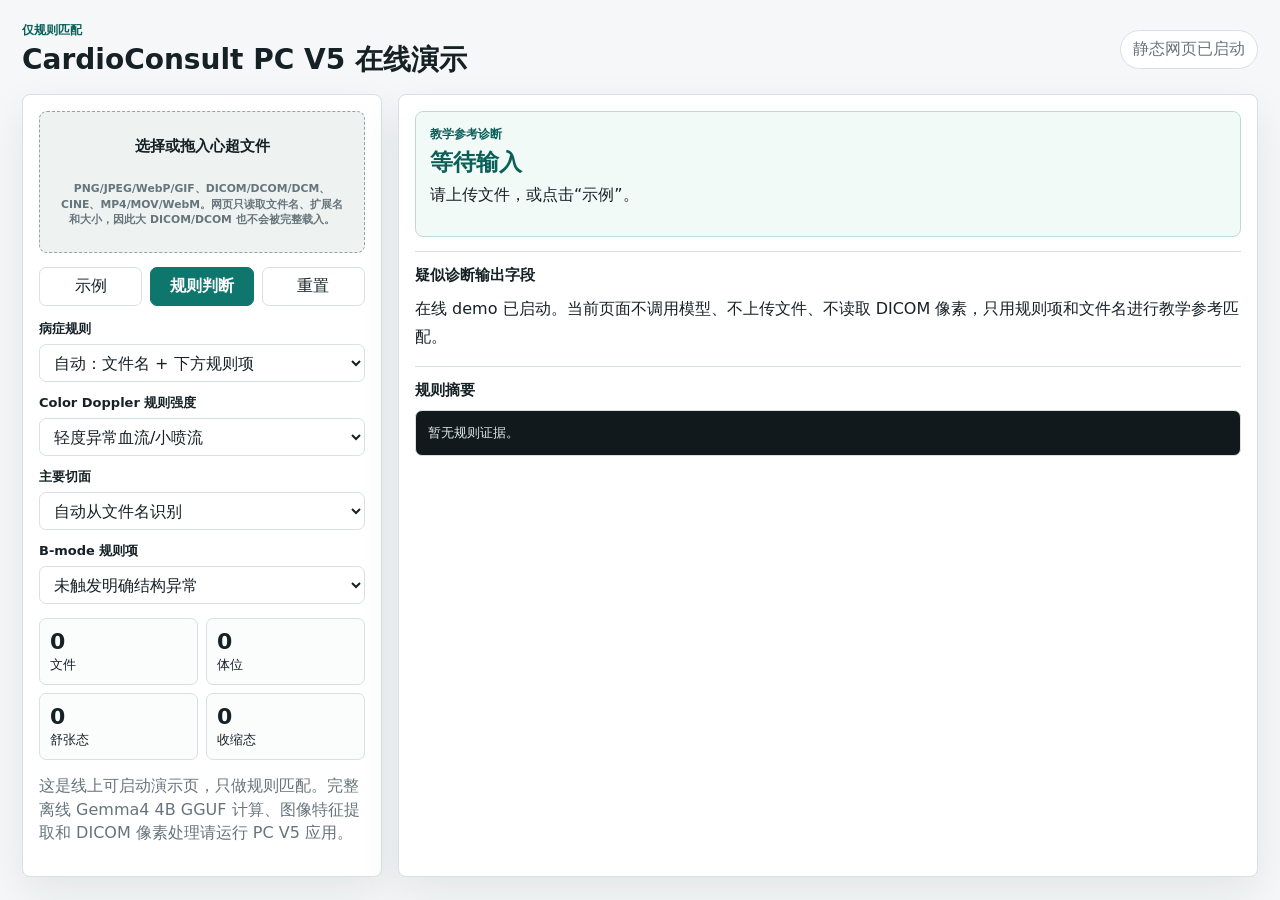
==== index.html @ b5cd67c8 "Publish online rule demo" ====
<!doctype html>
<html lang="zh-CN">
  <head>
    <meta charset="utf-8" />
    <meta name="viewport" content="width=device-width, initial-scale=1" />
    <title>CardioConsult PC V5 规则演示</title>
    <style>
      :root {
        color-scheme: light;
        --bg: #f5f7f8;
        --ink: #162126;
        --muted: #66747c;
        --line: #d8e0e4;
        --panel: #ffffff;
        --soft: #eef3f2;
        --accent: #0f766e;
        --accent-dark: #0b5f59;
        --danger: #9f2f1f;
        --blue: #2454a6;
        --shadow: 0 16px 42px rgba(22, 33, 38, 0.08);
      }

      * {
        box-sizing: border-box;
      }

      body {
        margin: 0;
        min-height: 100vh;
        background: var(--bg);
        color: var(--ink);
        font-family: Inter, ui-sans-serif, system-ui, -apple-system, BlinkMacSystemFont, "Segoe UI", "Microsoft YaHei", sans-serif;
      }

      button,
      input,
      select {
        font: inherit;
      }

      .shell {
        min-height: 100vh;
        padding: 22px;
      }

      .topbar {
        display: flex;
        align-items: center;
        justify-content: space-between;
        gap: 16px;
        max-width: 1280px;
        margin: 0 auto 18px;
      }

      .eyebrow {
        margin: 0 0 5px;
        color: var(--accent-dark);
        font-size: 12px;
        font-weight: 800;
        letter-spacing: 0;
        text-transform: uppercase;
      }

      h1,
      h2,
      h3,
      p {
        margin-top: 0;
      }

      h1 {
        margin-bottom: 0;
        font-size: 28px;
        line-height: 1.16;
      }

      h2 {
        margin-bottom: 8px;
        font-size: 23px;
        line-height: 1.25;
      }

      h3 {
        margin-bottom: 10px;
        font-size: 15px;
      }

      .status {
        border: 1px solid var(--line);
        border-radius: 999px;
        background: var(--panel);
        color: var(--muted);
        padding: 8px 12px;
        white-space: nowrap;
      }

      .grid {
        display: grid;
        grid-template-columns: minmax(280px, 360px) minmax(420px, 1fr);
        gap: 16px;
        max-width: 1280px;
        margin: 0 auto;
      }

      .panel {
        background: var(--panel);
        border: 1px solid var(--line);
        border-radius: 8px;
        box-shadow: var(--shadow);
      }

      .controls {
        padding: 16px;
      }

      .drop {
        display: grid;
        place-items: center;
        gap: 8px;
        min-height: 142px;
        border: 1px dashed #93a4ad;
        border-radius: 8px;
        background: var(--soft);
        text-align: center;
        cursor: pointer;
        padding: 16px;
      }

      .drop.dragging {
        border-color: var(--accent);
        background: #dff2ef;
      }

      .drop strong {
        font-size: 15px;
      }

      .drop small,
      .hint,
      .meta {
        color: var(--muted);
        line-height: 1.45;
      }

      #fileInput {
        display: none;
      }

      .button-row {
        display: grid;
        grid-template-columns: 1fr 1fr 1fr;
        gap: 8px;
        margin: 14px 0;
      }

      button {
        min-height: 39px;
        border: 1px solid var(--line);
        border-radius: 7px;
        background: #fff;
        color: var(--ink);
        cursor: pointer;
      }

      button.primary {
        border-color: var(--accent);
        background: var(--accent);
        color: #fff;
        font-weight: 800;
      }

      button:hover {
        border-color: var(--accent-dark);
      }

      .field {
        display: grid;
        gap: 6px;
        margin-bottom: 12px;
      }

      label {
        font-size: 13px;
        font-weight: 800;
      }

      select {
        width: 100%;
        min-height: 38px;
        border: 1px solid var(--line);
        border-radius: 7px;
        background: #fff;
        color: var(--ink);
        padding: 0 10px;
      }

      .metrics {
        display: grid;
        grid-template-columns: repeat(2, 1fr);
        gap: 8px;
        margin: 14px 0;
      }

      .metric {
        border: 1px solid var(--line);
        border-radius: 7px;
        background: #fbfcfc;
        padding: 10px;
      }

      .metric span {
        display: block;
        font-size: 22px;
        font-weight: 900;
      }

      .file-list {
        display: grid;
        gap: 8px;
        max-height: 280px;
        overflow: auto;
      }

      .file-row {
        border: 1px solid var(--line);
        border-radius: 7px;
        background: #fff;
        padding: 9px 10px;
      }

      .file-row strong {
        display: block;
        overflow-wrap: anywhere;
        font-size: 13px;
      }

      .output {
        padding: 16px;
        min-height: 650px;
      }

      .diagnosis {
        border: 1px solid #bddbd6;
        border-radius: 8px;
        background: #f2faf8;
        padding: 14px;
        margin-bottom: 14px;
      }

      .diagnosis h2 {
        color: var(--accent-dark);
      }

      .report-section {
        border-top: 1px solid var(--line);
        padding-top: 14px;
        margin-top: 14px;
      }

      .report-text {
        white-space: pre-wrap;
        line-height: 1.72;
      }

      pre {
        margin: 0;
        overflow: auto;
        white-space: pre-wrap;
        border: 1px solid var(--line);
        border-radius: 7px;
        background: #11191d;
        color: #dce9e7;
        padding: 12px;
        line-height: 1.55;
      }

      .safety {
        color: var(--danger);
        font-weight: 800;
      }

      @media (max-width: 900px) {
        .shell {
          padding: 14px;
        }

        .topbar,
        .grid {
          display: grid;
          grid-template-columns: 1fr;
        }

        .status {
          justify-self: start;
        }
      }
    </style>
  </head>
  <body>
    <main class="shell">
      <header class="topbar">
        <div>
          <p class="eyebrow">仅规则匹配</p>
          <h1>CardioConsult PC V5 在线演示</h1>
        </div>
        <div class="status" id="status">静态网页已启动</div>
      </header>

      <section class="grid" aria-label="CardioConsult 规则匹配演示">
        <aside class="panel controls">
          <label class="drop" for="fileInput" id="dropZone">
            <strong>选择或拖入心超文件</strong>
            <small>PNG/JPEG/WebP/GIF、DICOM/DCOM/DCM、CINE、MP4/MOV/WebM。网页只读取文件名、扩展名和大小，因此大 DICOM/DCOM 也不会被完整载入。</small>
          </label>
          <input id="fileInput" type="file" multiple accept="image/*,video/*,.dcm,.dicom,.dcom,.cine" />

          <div class="button-row">
            <button type="button" id="sampleButton">示例</button>
            <button type="button" id="analyzeButton" class="primary">规则判断</button>
            <button type="button" id="resetButton">重置</button>
          </div>

          <div class="field">
            <label for="preset">病症规则</label>
            <select id="preset">
              <option value="auto">自动：文件名 + 下方规则项</option>
              <option value="mr_mild">轻度二尖瓣反流</option>
              <option value="tr_mild">轻度三尖瓣反流</option>
              <option value="mr_tr_mild">轻度二尖瓣反流合并轻度三尖瓣反流</option>
              <option value="low_ef">左室收缩功能减低</option>
              <option value="pericardial_effusion">心包积液</option>
              <option value="aortic_stenosis">主动脉瓣狭窄</option>
              <option value="unknown_valve_flow">瓣膜异常待定位的彩色多普勒异常血流</option>
            </select>
          </div>

          <div class="field">
            <label for="doppler">Color Doppler 规则强度</label>
            <select id="doppler">
              <option value="none">未见明确异常血流</option>
              <option value="mild" selected>轻度异常血流/小喷流</option>
              <option value="moderate">中度异常血流/中等喷流</option>
              <option value="severe">重度异常血流/大喷流</option>
            </select>
          </div>

          <div class="field">
            <label for="view">主要切面</label>
            <select id="view">
              <option value="auto">自动从文件名识别</option>
              <option value="plax">PLAX 胸骨旁长轴</option>
              <option value="psax">PSAX 胸骨旁短轴</option>
              <option value="a4c">A4C 心尖四腔心</option>
              <option value="subcostal">剑突下/下腔静脉</option>
              <option value="unknown">不确定</option>
            </select>
          </div>

          <div class="field">
            <label for="bmode">B-mode 规则项</label>
            <select id="bmode">
              <option value="none">未触发明确结构异常</option>
              <option value="low_ef">收缩幅度减低/疑似低 EF</option>
              <option value="lv_dilation">左室扩大</option>
              <option value="pericardial_effusion">心包无回声区/积液</option>
              <option value="wall_motion">节段性室壁运动异常</option>
            </select>
          </div>

          <div class="metrics" aria-label="file metrics">
            <div class="metric"><span id="metricFiles">0</span><small>文件</small></div>
            <div class="metric"><span id="metricViews">0</span><small>体位</small></div>
            <div class="metric"><span id="metricDia">0</span><small>舒张态</small></div>
            <div class="metric"><span id="metricSys">0</span><small>收缩态</small></div>
          </div>

          <p class="hint">这是线上可启动演示页，只做规则匹配。完整离线 Gemma4 4B GGUF 计算、图像特征提取和 DICOM 像素处理请运行 PC V5 应用。</p>
          <div class="file-list" id="fileList" aria-live="polite"></div>
        </aside>

        <section class="panel output" aria-live="polite">
          <div class="diagnosis">
            <p class="eyebrow">教学参考诊断</p>
            <h2 id="diagnosisTitle">等待输入</h2>
            <p id="confidence">请上传文件，或点击“示例”。</p>
          </div>

          <div class="report-section">
            <h3>疑似诊断输出字段</h3>
            <p class="report-text" id="reportText">在线 demo 已启动。当前页面不调用模型、不上传文件、不读取 DICOM 像素，只用规则项和文件名进行教学参考匹配。</p>
          </div>

          <div class="report-section">
            <h3>规则摘要</h3>
            <pre id="featureText">暂无规则证据。</pre>
          </div>
        </section>
      </section>
    </main>

    <script>
      (() => {
        const state = { files: [] };
        const els = {
          fileInput: document.getElementById("fileInput"),
          dropZone: document.getElementById("dropZone"),
          sampleButton: document.getElementById("sampleButton"),
          analyzeButton: document.getElementById("analyzeButton"),
          resetButton: document.getElementById("resetButton"),
          preset: document.getElementById("preset"),
          doppler: document.getElementById("doppler"),
          view: document.getElementById("view"),
          bmode: document.getElementById("bmode"),
          fileList: document.getElementById("fileList"),
          status: document.getElementById("status"),
          metricFiles: document.getElementById("metricFiles"),
          metricViews: document.getElementById("metricViews"),
          metricDia: document.getElementById("metricDia"),
          metricSys: document.getElementById("metricSys"),
          diagnosisTitle: document.getElementById("diagnosisTitle"),
          confidence: document.getElementById("confidence"),
          reportText: document.getElementById("reportText"),
          featureText: document.getElementById("featureText")
        };

        const viewRules = [
          ["plax", /plax|parasternal.?long|长轴|胸骨旁长轴|lvot|aortic/i],
          ["psax", /psax|parasternal.?short|短轴|乳头肌|papillary/i],
          ["a4c", /a4c|apical.?4|四腔|心尖四腔|tricuspid|三尖瓣|mitral|二尖瓣/i],
          ["subcostal", /subcostal|ivc|剑突|下腔静脉/i]
        ];

        els.fileInput.addEventListener("change", (event) => {
          state.files = Array.from(event.target.files);
          renderFiles();
          analyze();
        });

        els.dropZone.addEventListener("dragover", (event) => {
          event.preventDefault();
          els.dropZone.classList.add("dragging");
        });

        els.dropZone.addEventListener("dragleave", () => {
          els.dropZone.classList.remove("dragging");
        });

        els.dropZone.addEventListener("drop", (event) => {
          event.preventDefault();
          els.dropZone.classList.remove("dragging");
          state.files = Array.from(event.dataTransfer.files);
          renderFiles();
          analyze();
        });

        els.sampleButton.addEventListener("click", () => {
          state.files = [
            sampleFile("A4C_color_mild_MR_diastole.png", 842000),
            sampleFile("A4C_color_mild_MR_systole.png", 861000),
            sampleFile("A4C_color_mild_TR_diastole.dcm", 2147483648),
            sampleFile("A4C_color_mild_TR_systole.dcom", 2147483648)
          ];
          els.preset.value = "mr_tr_mild";
          els.doppler.value = "mild";
          els.view.value = "a4c";
          els.bmode.value = "none";
          renderFiles();
          analyze();
        });

        els.analyzeButton.addEventListener("click", () => {
          if (state.files.length === 0) {
            state.files = [sampleFile("A4C_color_mild_MR_systole.png", 842000), sampleFile("A4C_color_mild_MR_diastole.png", 861000)];
            renderFiles();
          }
          analyze();
        });

        els.resetButton.addEventListener("click", () => {
          state.files = [];
          els.fileInput.value = "";
          els.preset.value = "auto";
          els.doppler.value = "mild";
          els.view.value = "auto";
          els.bmode.value = "none";
          renderFiles();
          renderEmpty();
        });

        [els.preset, els.doppler, els.view, els.bmode].forEach((control) => {
          control.addEventListener("change", () => {
            if (state.files.length > 0) analyze();
          });
        });

        renderEmpty();

        function sampleFile(name, size) {
          return { name, size, type: extensionOf(name), sample: true };
        }

        function renderFiles() {
          els.metricFiles.textContent = String(state.files.length);
          const study = summarizeStudy(state.files);
          els.metricViews.textContent = String(study.viewCount);
          els.metricDia.textContent = String(study.diastole);
          els.metricSys.textContent = String(study.systole);
          els.fileList.innerHTML = "";
          for (const file of state.files.slice(0, 80)) {
            const row = document.createElement("div");
            row.className = "file-row";
            row.innerHTML = "<strong></strong><small></small>";
            row.querySelector("strong").textContent = file.name;
            row.querySelector("small").textContent = `${extensionOf(file.name).toUpperCase()} · ${formatBytes(file.size || 0)}${file.sample ? " · sample" : ""}`;
            els.fileList.appendChild(row);
          }
          if (state.files.length > 80) {
            const more = document.createElement("div");
            more.className = "file-row";
            more.textContent = `另有 ${state.files.length - 80} 个文件已计入规则匹配。`;
            els.fileList.appendChild(more);
          }
        }

        function renderEmpty() {
          els.metricFiles.textContent = "0";
          els.metricViews.textContent = "0";
          els.metricDia.textContent = "0";
          els.metricSys.textContent = "0";
          els.fileList.innerHTML = "";
          els.status.textContent = "静态网页已启动";
          els.diagnosisTitle.textContent = "等待输入";
          els.confidence.textContent = "请上传文件，或点击“示例”。";
          els.reportText.textContent = "在线 demo 已启动。当前页面不调用模型、不上传文件、不读取 DICOM 像素，只用规则项和文件名进行教学参考匹配。";
          els.featureText.textContent = "暂无规则证据。";
        }

        function analyze() {
          const study = summarizeStudy(state.files);
          const result = diagnose(study);
          els.status.textContent = "规则匹配完成";
          els.diagnosisTitle.textContent = result.minDisease;
          els.confidence.textContent = `教学参考置信度：${result.confidence} · 规则：${result.rule}`;
          els.reportText.textContent = buildReport(study, result);
          els.featureText.textContent = buildFeatureText(study, result);
          els.metricViews.textContent = String(study.viewCount);
          els.metricDia.textContent = String(study.diastole);
          els.metricSys.textContent = String(study.systole);
        }

        function summarizeStudy(files) {
          const names = files.map((file) => file.name || "").join(" | ");
          const lower = names.toLowerCase();
          const extensions = files.map((file) => extensionOf(file.name));
          const totalBytes = files.reduce((sum, file) => sum + (file.size || 0), 0);
          const hasDicom = extensions.some((ext) => ["dcm", "dicom", "dcom"].includes(ext));
          const hasVideo = extensions.some((ext) => ["cine", "mp4", "mov", "webm", "avi", "mkv"].includes(ext));
          const hasImage = extensions.some((ext) => ["png", "jpg", "jpeg", "webp", "gif", "bmp"].includes(ext));
          const selectedView = els.view.value;
          const views = new Set();
          if (selectedView !== "auto" && selectedView !== "unknown") {
            views.add(selectedView);
          }
          for (const [view, pattern] of viewRules) {
            if (pattern.test(names)) views.add(view);
          }
          const systole = countMatches(lower, [/systole|sys|收缩|_es\b|\bes\b|endsyst/i]);
          const diastole = countMatches(lower, [/diastole|dia|舒张|_ed\b|\bed\b|enddiast/i]);
          const estimatedPhase = systole === 0 && diastole === 0 && files.length >= 2;
          const severity = severityFromText(lower) || els.doppler.value;
          const signals = {
            mitral: /mitral|mr\b|二尖瓣|二尖|mvr/i.test(names),
            tricuspid: /tricuspid|tr\b|三尖瓣|三尖|tvr/i.test(names),
            aortic: /aortic|as\b|ar\b|主动脉瓣|主动脉/i.test(names),
            pulmonary: /pulmonary|肺动脉瓣|肺动脉/i.test(names),
            regurgitation: /regurg|反流|返流|mr\b|tr\b|ar\b|pr\b/i.test(names),
            stenosis: /stenosis|狭窄|as\b|ms\b/i.test(names),
            lowEf: /low.?ef|lvef|ef.?low|收缩功能|心衰|射血分数|hfref/i.test(names) || els.bmode.value === "low_ef",
            pericardial: /pericardial|effusion|心包|积液/i.test(names) || els.bmode.value === "pericardial_effusion",
            wallMotion: /wall.?motion|室壁|节段/i.test(names) || els.bmode.value === "wall_motion",
            lvDilation: /lv.?dilat|左室扩大|扩大/i.test(names) || els.bmode.value === "lv_dilation",
            color: /color|doppler|cdfi|血流|彩色|彩超/i.test(names) || els.doppler.value !== "none"
          };
          return {
            fileCount: files.length,
            names,
            extensions,
            totalBytes,
            hasDicom,
            hasVideo,
            hasImage,
            viewCount: Math.max(views.size, files.length > 0 ? 1 : 0),
            viewNames: Array.from(views),
            systole: estimatedPhase ? 1 : systole,
            diastole: estimatedPhase ? 1 : diastole,
            estimatedPhase,
            severity,
            signals
          };
        }

        function diagnose(study) {
          const preset = els.preset.value;
          if (preset !== "auto") return presetDiagnosis(preset, study);
          const s = study.signals;
          if (s.mitral && s.tricuspid && (s.regurgitation || s.color)) {
            return valveResult("mr_tr", study.severity, "filename_mr_tr_rule", "二尖瓣/三尖瓣疾病", `${cnSeverity(study.severity)}二尖瓣反流合并${cnSeverity(study.severity)}三尖瓣反流`, "文件名或规则项同时触发二尖瓣与三尖瓣反流线索。");
          }
          if (s.mitral && (s.regurgitation || s.color)) {
            return valveResult("mr", study.severity, "filename_mr_rule", "二尖瓣疾病", `${cnSeverity(study.severity)}二尖瓣反流`, "文件名或规则项触发二尖瓣反流线索。");
          }
          if (s.tricuspid && (s.regurgitation || s.color)) {
            return valveResult("tr", study.severity, "filename_tr_rule", "三尖瓣疾病", `${cnSeverity(study.severity)}三尖瓣反流`, "文件名或规则项触发三尖瓣反流线索。");
          }
          if (s.aortic && s.stenosis) {
            return {
              hierarchy: `瓣膜性心脏病 > 主动脉瓣疾病 > ${cnSeverity(study.severity)}主动脉瓣狭窄`,
              broad: "瓣膜性心脏病",
              middle: "主动脉瓣疾病",
              minDisease: `${cnSeverity(study.severity)}主动脉瓣狭窄`,
              confidence: confidenceFor(study),
              rule: "filename_aortic_stenosis_rule",
              rationale: "文件名或规则项触发主动脉瓣狭窄线索。"
            };
          }
          if (s.lowEf) {
            return {
              hierarchy: `心肌/心功能异常 > 左室收缩功能异常 > ${cnSeverity(study.severity)}左室收缩功能减低`,
              broad: "心肌/心功能异常",
              middle: "左室收缩功能异常",
              minDisease: `${cnSeverity(study.severity)}左室收缩功能减低`,
              confidence: confidenceFor(study),
              rule: "bmode_low_ef_rule",
              rationale: "B-mode 规则项或文件名触发收缩功能减低线索。"
            };
          }
          if (s.pericardial) {
            return {
              hierarchy: `心包疾病 > 心包积液 > ${cnSeverity(study.severity)}心包积液`,
              broad: "心包疾病",
              middle: "心包积液",
              minDisease: `${cnSeverity(study.severity)}心包积液`,
              confidence: confidenceFor(study),
              rule: "bmode_pericardial_effusion_rule",
              rationale: "B-mode 规则项或文件名触发心包积液线索。"
            };
          }
          if (s.color) {
            return valveResult("unknown", study.severity, "color_flow_unlocalized_rule", "瓣膜异常待定位", `${cnSeverity(study.severity)}彩色多普勒异常血流`, "检测到 Color Doppler 规则项，但缺少足够瓣膜定位线索。");
          }
          return valveResult("default_mr", "mild", "default_teaching_min_disease_rule", "二尖瓣疾病待排", "轻度二尖瓣反流待排", "在线 demo 未读取像素；缺少定位证据时，为满足教学演示输出合同，给出低置信度最小病症占位并要求补扫。");
        }

        function presetDiagnosis(preset, study) {
          const severity = preset.includes("mild") ? "mild" : study.severity;
          const map = {
            mr_mild: valveResult("mr", "mild", "manual_mr_rule", "二尖瓣疾病", "轻度二尖瓣反流", "用户选择了轻度二尖瓣反流规则。"),
            tr_mild: valveResult("tr", "mild", "manual_tr_rule", "三尖瓣疾病", "轻度三尖瓣反流", "用户选择了轻度三尖瓣反流规则。"),
            mr_tr_mild: valveResult("mr_tr", "mild", "manual_mr_tr_rule", "二尖瓣/三尖瓣疾病", "轻度二尖瓣反流合并轻度三尖瓣反流", "用户选择了二尖瓣与三尖瓣轻度反流合并规则。"),
            low_ef: {
              hierarchy: `心肌/心功能异常 > 左室收缩功能异常 > ${cnSeverity(severity)}左室收缩功能减低`,
              broad: "心肌/心功能异常",
              middle: "左室收缩功能异常",
              minDisease: `${cnSeverity(severity)}左室收缩功能减低`,
              confidence: confidenceFor(study),
              rule: "manual_low_ef_rule",
              rationale: "用户选择了左室收缩功能减低规则。"
            },
            pericardial_effusion: {
              hierarchy: `心包疾病 > 心包积液 > ${cnSeverity(severity)}心包积液`,
              broad: "心包疾病",
              middle: "心包积液",
              minDisease: `${cnSeverity(severity)}心包积液`,
              confidence: confidenceFor(study),
              rule: "manual_pericardial_effusion_rule",
              rationale: "用户选择了心包积液规则。"
            },
            aortic_stenosis: {
              hierarchy: `瓣膜性心脏病 > 主动脉瓣疾病 > ${cnSeverity(severity)}主动脉瓣狭窄`,
              broad: "瓣膜性心脏病",
              middle: "主动脉瓣疾病",
              minDisease: `${cnSeverity(severity)}主动脉瓣狭窄`,
              confidence: confidenceFor(study),
              rule: "manual_aortic_stenosis_rule",
              rationale: "用户选择了主动脉瓣狭窄规则。"
            },
            unknown_valve_flow: valveResult("unknown", study.severity, "manual_unlocalized_flow_rule", "瓣膜异常待定位", `${cnSeverity(study.severity)}彩色多普勒异常血流`, "用户选择了瓣膜异常待定位的彩色多普勒异常血流规则。")
          };
          return map[preset] || map.mr_mild;
        }

        function valveResult(kind, severity, rule, middle, minDisease, rationale) {
          const broad = "瓣膜性心脏病";
          const exactMiddle = middle || (kind === "tr" ? "三尖瓣疾病" : "二尖瓣疾病");
          return {
            hierarchy: `${broad} > ${exactMiddle} > ${minDisease}`,
            broad,
            middle: exactMiddle,
            minDisease,
            confidence: "中等",
            rule,
            severity: cnSeverity(severity),
            rationale
          };
        }

        function buildReport(study, result) {
          const phaseText = study.estimatedPhase ? "系统按文件数估计存在 1 个舒张态、1 个收缩态" : `文件名规则识别出 ${study.diastole} 个舒张态、${study.systole} 个收缩态`;
          const viewText = study.viewNames.length > 0 ? study.viewNames.join(", ") : "未定位具体切面";
          const inputTypes = [
            study.hasImage ? "图片" : "",
            study.hasDicom ? "DICOM/DCOM" : "",
            study.hasVideo ? "动图/视频" : ""
          ].filter(Boolean).join("、") || "未知格式";
          return [
            `教学参考病症判断：${result.hierarchy}。`,
            `最小病症：${result.minDisease}。`,
            `逻辑链：${study.fileCount} 个文件 + ${inputTypes} + 切面 ${viewText} + Doppler 规则强度 ${cnSeverity(study.severity)} + B-mode 规则项 ${labelForBmode(els.bmode.value)} -> 规则 ${result.rule} -> ${result.broad} -> ${result.middle} -> ${result.minDisease}。`,
            `本次输入合计 ${formatBytes(study.totalBytes)}；${phaseText}；线上 demo 只读取文件名、扩展名和大小，不读取 DICOM/DCOM 像素矩阵。`,
            `判断依据：${result.rationale}`,
            `基层/初学者辅助提示：若当前只覆盖 1 个体位或文件名无法确认切面，建议补扫 PLAX、PSAX、A4C、剑突下四腔心和 IVC，并以正式超声报告复核。`,
            `安全分层：建议补扫或正式超声复核；若患者伴胸痛、晕厥、明显呼吸困难、低血压、发绀或急性心衰表现，应优先进入正式医疗流程。`,
            `本结论仅用于医学教学、算法演示和基层参考，不是医疗器械输出，不作为正式临床诊断、治疗建议或医嘱。`
          ].join("\n\n");
        }

        function buildFeatureText(study, result) {
          return [
            `模式=静态规则匹配`,
            `规则=${result.rule}`,
            `层级诊断=${result.hierarchy}`,
            `文件数=${study.fileCount}`,
            `总大小=${formatBytes(study.totalBytes)}`,
            `扩展名=${unique(study.extensions).join(", ") || "无"}`,
            `包含图片=${study.hasImage}`,
            `包含DICOM或DCOM=${study.hasDicom}`,
            `包含动图或视频=${study.hasVideo}`,
            `体位=${study.viewNames.join(", ") || "未知"}`,
            `收缩态=${study.systole}`,
            `舒张态=${study.diastole}`,
            `相位是否估计=${study.estimatedPhase}`,
            `Doppler分级=${study.severity}`,
            `触发信号=${JSON.stringify(study.signals, null, 2)}`
          ].join("\n");
        }

        function countMatches(text, patterns) {
          let count = 0;
          for (const pattern of patterns) {
            const matches = text.match(new RegExp(pattern.source, "gi"));
            count += matches ? matches.length : 0;
          }
          return count;
        }

        function severityFromText(text) {
          if (/severe|重度/.test(text)) return "severe";
          if (/moderate|中度/.test(text)) return "moderate";
          if (/mild|trace|轻度|少量/.test(text)) return "mild";
          return "";
        }

        function cnSeverity(value) {
          if (value === "severe") return "重度";
          if (value === "moderate") return "中度";
          return "轻度";
        }

        function confidenceFor(study) {
          if (study.fileCount >= 6 && study.viewCount >= 3 && study.systole > 0 && study.diastole > 0) return "中高";
          if (study.fileCount >= 2 && study.systole > 0 && study.diastole > 0) return "中等";
          return "低";
        }

        function labelForBmode(value) {
          const labels = {
            none: "未触发明确结构异常",
            low_ef: "收缩幅度减低/疑似低 EF",
            lv_dilation: "左室扩大",
            pericardial_effusion: "心包无回声区/积液",
            wall_motion: "节段性室壁运动异常"
          };
          return labels[value] || value;
        }

        function extensionOf(name) {
          const clean = String(name || "").split("?")[0];
          const index = clean.lastIndexOf(".");
          return index >= 0 ? clean.slice(index + 1).toLowerCase() : "unknown";
        }

        function formatBytes(bytes) {
          const value = Number(bytes) || 0;
          if (value >= 1024 ** 3) return `${(value / 1024 ** 3).toFixed(2)} GB`;
          if (value >= 1024 ** 2) return `${(value / 1024 ** 2).toFixed(2)} MB`;
          if (value >= 1024) return `${(value / 1024).toFixed(1)} KB`;
          return `${value} B`;
        }

        function unique(values) {
          return Array.from(new Set(values.filter(Boolean)));
        }
      })();
    </script>
  </body>
</html>
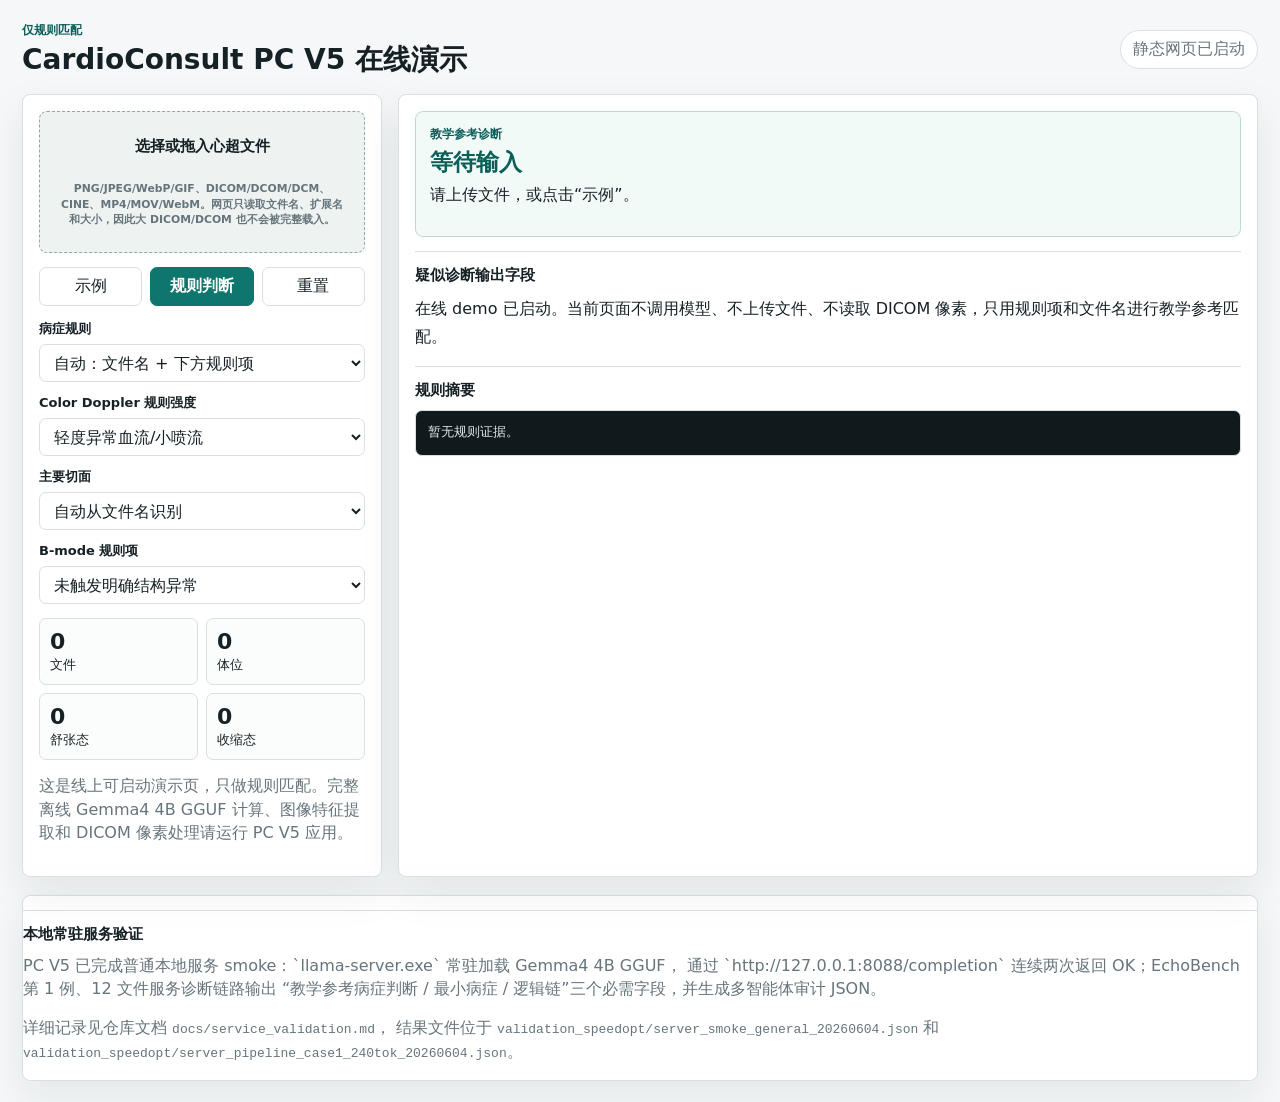
==== commit 1e865e29: "docs: publish service validation on pages" ====
--- a/index.html
+++ b/index.html
@@ -395,6 +395,22 @@
             <pre id="featureText">暂无规则证据。</pre>
           </div>
         </section>
+      </section>
+
+      <section class="panel" aria-label="本地服务验证" style="margin-top: 18px;">
+        <div class="report-section">
+          <h3>本地常驻服务验证</h3>
+          <p class="hint">
+            PC V5 已完成普通本地服务 smoke：`llama-server.exe` 常驻加载 Gemma4 4B GGUF，
+            通过 `http://127.0.0.1:8088/completion` 连续两次返回 OK；EchoBench 第 1 例、12 文件服务诊断链路输出
+            “教学参考病症判断 / 最小病症 / 逻辑链”三个必需字段，并生成多智能体审计 JSON。
+          </p>
+          <p class="hint">
+            详细记录见仓库文档 <code>docs/service_validation.md</code>，
+            结果文件位于 <code>validation_speedopt/server_smoke_general_20260604.json</code>
+            和 <code>validation_speedopt/server_pipeline_case1_240tok_20260604.json</code>。
+          </p>
+        </div>
       </section>
     </main>
 
